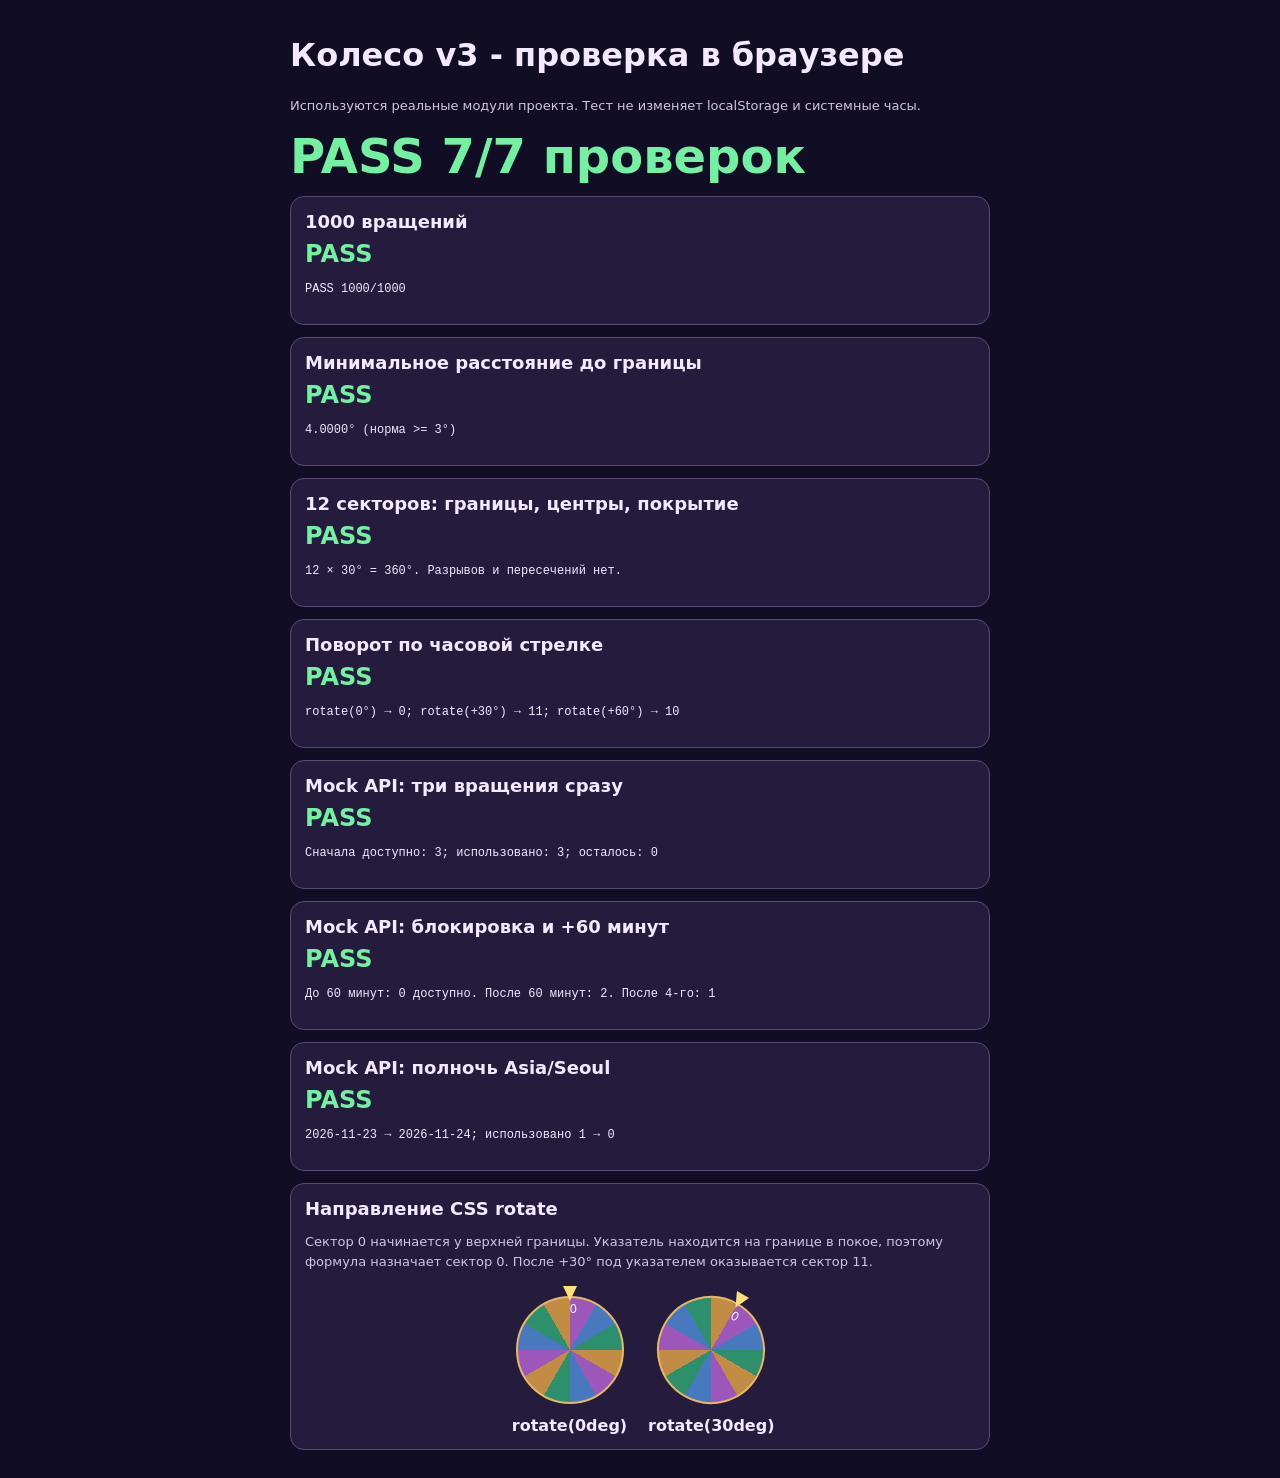
==== v3/tests/index.html @ d878a7fb "test(v3): add standalone browser geometry and mock API checks" ====
<!doctype html>
<html lang="ru">
<head>
<meta charset="utf-8">
<meta name="viewport" content="width=device-width,initial-scale=1">
<title>Good Wheel v3 - Browser Tests</title>
<style>
:root{color-scheme:dark;font-family:system-ui,-apple-system,sans-serif}
*{box-sizing:border-box}body{margin:0;background:#110d25;color:#f4e9ff;padding:16px}
main{max-width:700px;margin:auto}h1{font-size:clamp(22px,6vw,32px);line-height:1.15}
p{line-height:1.5}.summary{font-size:clamp(28px,9vw,48px);font-weight:800;overflow-wrap:anywhere}
.pass{color:#74f0a2}.fail{color:#ff7c8c}.card{background:#241b3d;border:1px solid #594a76;border-radius:14px;padding:14px;margin:12px 0}
.card h2{font-size:18px;margin:0 0 8px}.value{font-size:24px;font-weight:700}
pre{white-space:pre-wrap;overflow-wrap:anywhere;font-size:12px;line-height:1.5}
.small{font-size:13px;color:#d2c5e4}.examples{display:flex;gap:16px;flex-wrap:wrap;justify-content:center}
.example{text-align:center;width:125px}.disk{width:108px;height:108px;border:2px solid #e5b866;border-radius:50%;position:relative;margin:12px auto;background:conic-gradient(from 0deg,#9d56b9 0deg 30deg,#4879bf 30deg 60deg,#2c906c 60deg 90deg,#c38c45 90deg 120deg,#9d56b9 120deg 150deg,#4879bf 150deg 180deg,#2c906c 180deg 210deg,#c38c45 210deg 240deg,#9d56b9 240deg 270deg,#4879bf 270deg 300deg,#2c906c 300deg 330deg,#c38c45 330deg 360deg)}
.disk:before{content:"";position:absolute;top:-12px;left:calc(50% - 7px);border-left:7px solid transparent;border-right:7px solid transparent;border-top:15px solid #ffdf77;z-index:2}
.disk span{position:absolute;top:4px;left:50%;font-size:12px}.disk.rotated{transform:rotate(30deg)}
</style>
</head>
<body>
<main>
<h1>Колесо v3 - проверка в браузере</h1>
<p class="small">Используются реальные модули проекта. Тест не изменяет localStorage и системные часы.</p>
<div id="summary" class="summary">Выполняется...</div>
<div id="results" aria-live="polite"></div>
<section class="card">
<h2>Направление CSS rotate</h2>
<p class="small">Сектор 0 начинается у верхней границы. Указатель находится на границе в покое, поэтому формула назначает сектор 0. После +30° под указателем оказывается сектор 11.</p>
<div class="examples"><div class="example"><div class="disk"><span>0</span></div><strong>rotate(0deg)</strong></div><div class="example"><div class="disk rotated"><span>0</span></div><strong>rotate(30deg)</strong></div></div>
</section>
</main>
<script type="module">
import {SECTOR_COUNT,SECTOR_ANGLE,CONFIG} from "../config.js";
import {start,center,planStop,sectorAtRotation,angularDistanceToBoundary,normalize} from "../engine/geometry.js";
import {createMockApi} from "../services/api.js";
const results=document.getElementById("results"),summary=document.getElementById("summary");
let passed=0,total=0;
function report(title,ok,detail){
  total++;if(ok)passed++;
  const section=document.createElement("section");section.className="card";
  const heading=document.createElement("h2");heading.textContent=title;
  const status=document.createElement("div");status.className="value "+(ok?"pass":"fail");status.textContent=ok?"PASS":"FAIL";
  const info=document.createElement("pre");info.textContent=detail;
  section.append(heading,status,info);results.append(section);
}
function assert(condition,message){if(!condition)throw Error(message);}
function memoryStorage(){
  const map=new Map();
  return {getItem:key=>map.has(key)?map.get(key):null,setItem:(key,value)=>map.set(key,String(value))};
}
async function run(){
  const errors=[];let successful=0,minDistance=Infinity;
  for(let i=0;i<1000;i++){
    const sector=i%SECTOR_COUNT;
    const currentRotation=(i*137.23)%360;
    const jitter=((i*37)%2201)/100-11;
    try{
      const finalRotation=planStop(currentRotation,sector,5+i%4,jitter);
      const actual=sectorAtRotation(finalRotation);
      const margin=angularDistanceToBoundary(finalRotation);
      minDistance=Math.min(minDistance,margin);
      if(actual!==sector||margin<3-1e-8)throw Error("expected "+sector+", actual "+actual+", margin "+margin);
      successful++;
    }catch(error){if(errors.length<5)errors.push("test "+i+": "+error.message);}
  }
  report("1000 вращений",successful===1000, (successful===1000?"PASS 1000/1000":"FAIL "+(1000-successful)+"/1000")+(errors.length?"\n"+errors.join("\n"):""));
  report("Минимальное расстояние до границы",minDistance>=3-1e-8,Number.isFinite(minDistance)?minDistance.toFixed(4)+"° (норма >= 3°)":"Нет успешных вращений");
  const geometryErrors=[];
  for(let i=0;i<SECTOR_COUNT;i++){
    if(start(i)!==30*i)geometryErrors.push("start("+i+")");
    if(center(i)!==30*i+15)geometryErrors.push("center("+i+")");
    if(i>0&&start(i)!==start(i-1)+SECTOR_ANGLE)geometryErrors.push("gap/overlap "+i);
  }
  if(SECTOR_COUNT!==12||SECTOR_ANGLE!==30||start(0)!==0||start(11)+SECTOR_ANGLE!==360)geometryErrors.push("360° coverage");
  report("12 секторов: границы, центры, покрытие",geometryErrors.length===0,geometryErrors.length?geometryErrors.join("\n"):"12 × 30° = 360°. Разрывов и пересечений нет.");
  const direction=sectorAtRotation(0)===0&&sectorAtRotation(30)===11&&sectorAtRotation(60)===10&&normalize(360-center(11))===15;
  report("Поворот по часовой стрелке",direction,"rotate(0°) → "+sectorAtRotation(0)+"; rotate(+30°) → "+sectorAtRotation(30)+"; rotate(+60°) → "+sectorAtRotation(60));
  try{
    let time=Date.parse("2026-11-23T10:00:00+09:00");
    const api=createMockApi({now:()=>time,storage:memoryStorage()});
    const initial=await api.getState();
    for(let i=0;i<3;i++)await api.spin("immediate-"+i);
    const after=await api.getState();
    assert(initial.available===3&&after.used===3&&after.available===0,"immediate availability incorrect");
    report("Mock API: три вращения сразу",true,"Сначала доступно: "+initial.available+"; использовано: "+after.used+"; осталось: "+after.available);
    let blocked=false;
    try{await api.spin("fourth-before-unlock");}catch{blocked=true;}
    time+=59*60000;
    const before=await api.getState();
    assert(blocked&&before.available===0&&before.nextUnlockAt!==null,"fourth spin unlocked too early");
    time+=60000;
    const unlocked=await api.getState();
    assert(unlocked.available===2,"two spins not unlocked after 60 minutes");
    await api.spin("fourth-after-unlock");
    const afterFourth=await api.getState();
    assert(afterFourth.used===4&&afterFourth.available===1,"fourth spin failed");
    report("Mock API: блокировка и +60 минут",true,"До 60 минут: 0 доступно. После 60 минут: 2. После 4-го: "+afterFourth.available);
  }catch(error){
    report("Mock API: лимит и таймер",false,error.message);
  }
  try{
    let time=Date.parse("2026-11-23T23:59:00+09:00");
    const api=createMockApi({now:()=>time,storage:memoryStorage()});
    await api.spin("before-midnight");
    const before=await api.getState();
    time=Date.parse("2026-11-24T00:00:00+09:00");
    const after=await api.getState();
    assert(before.used===1&&after.used===0&&after.available===3&&before.day!==after.day,"KST reset failed");
    report("Mock API: полночь Asia/Seoul",true,before.day+" → "+after.day+"; использовано "+before.used+" → "+after.used);
  }catch(error){report("Mock API: полночь Asia/Seoul",false,error.message);}
  summary.className="summary "+(passed===total?"pass":"fail");
  summary.textContent=(passed===total?"PASS ":"FAIL ")+passed+"/"+total+" проверок";
}
run().catch(error=>{summary.className="summary fail";summary.textContent="FAIL: "+error.message;});
</script>
</body>
</html>
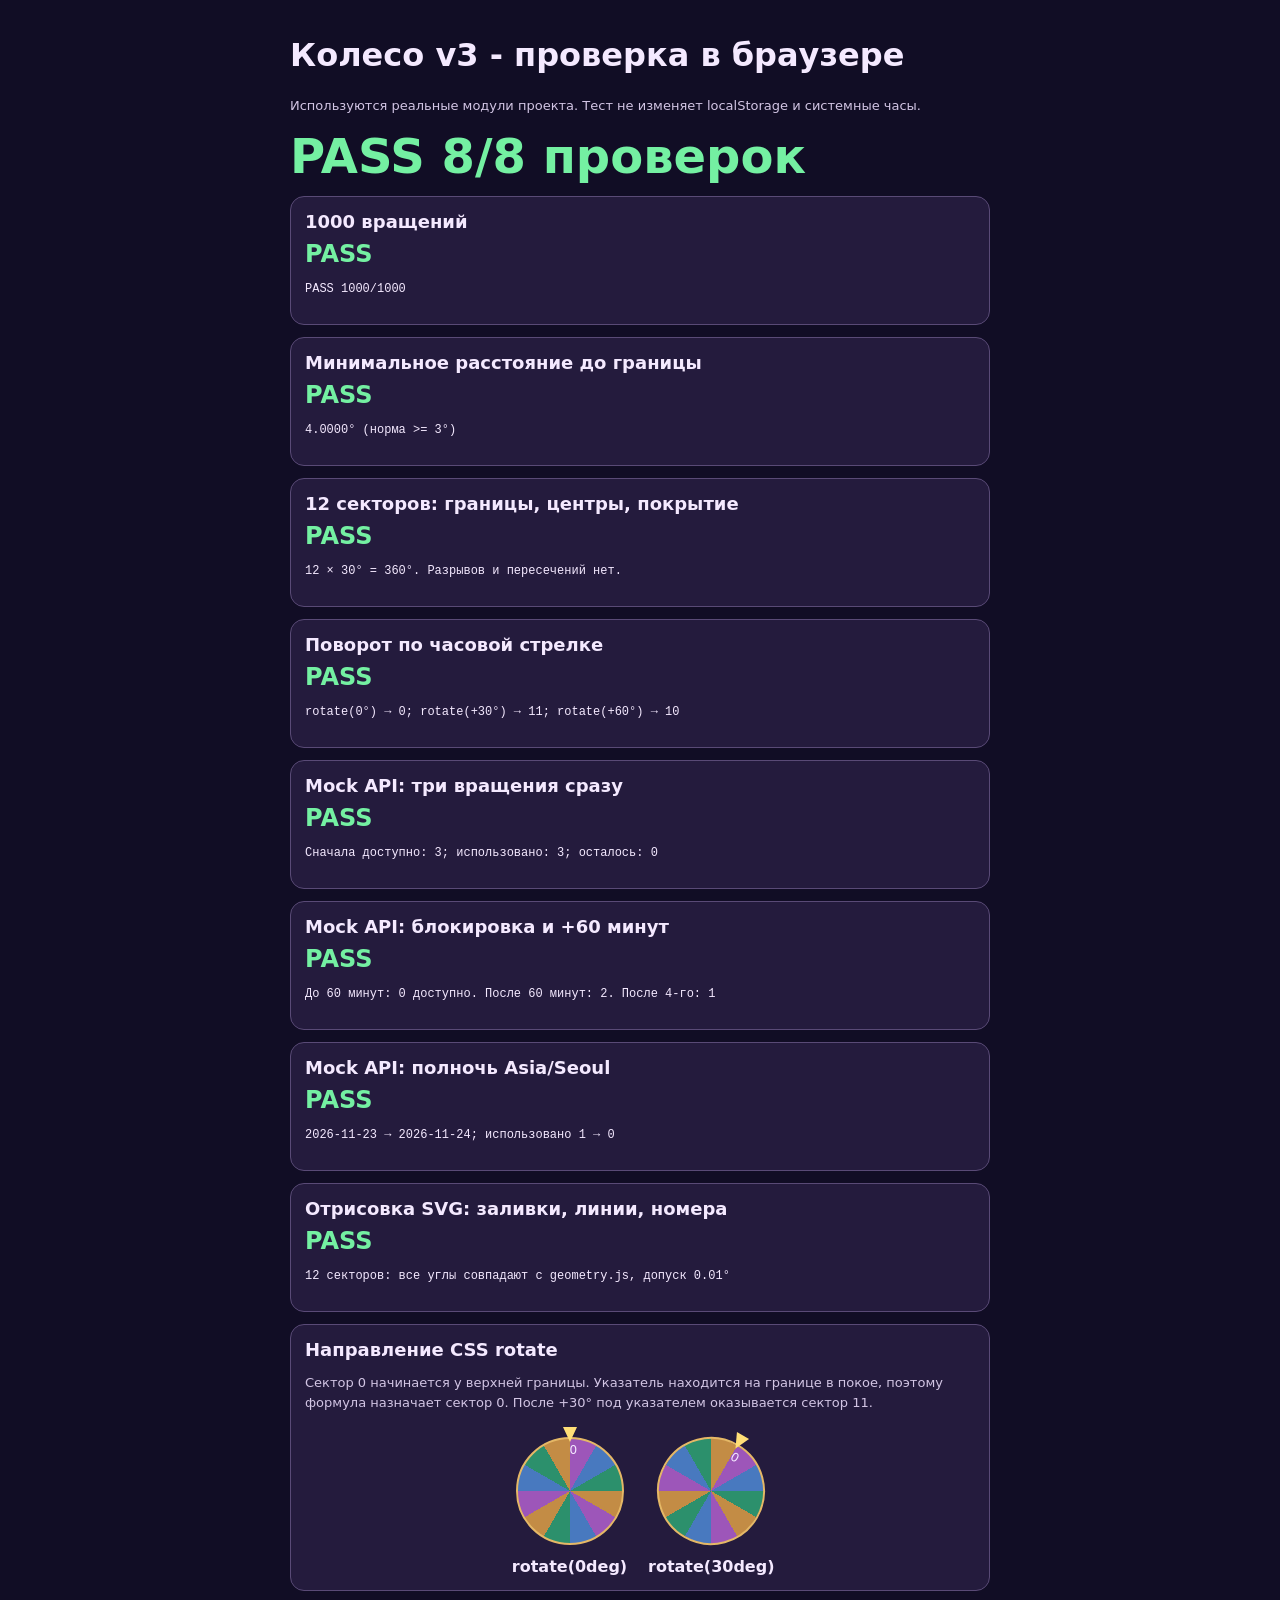
==== commit ab6b46e7: "test(v3): verify rendered SVG geometry against real module" ====
--- a/v3/tests/index.html
+++ b/v3/tests/index.html
@@ -34,6 +34,7 @@
 import {SECTOR_COUNT,SECTOR_ANGLE,CONFIG} from "../config.js";
 import {start,center,planStop,sectorAtRotation,angularDistanceToBoundary,normalize} from "../engine/geometry.js";
 import {createMockApi} from "../services/api.js";
+import {renderWheel} from "../ui/wheel.js";
 const results=document.getElementById("results"),summary=document.getElementById("summary");
 let passed=0,total=0;
 function report(title,ok,detail){
@@ -109,6 +110,38 @@
     assert(before.used===1&&after.used===0&&after.available===3&&before.day!==after.day,"KST reset failed");
     report("Mock API: полночь Asia/Seoul",true,before.day+" → "+after.day+"; использовано "+before.used+" → "+after.used);
   }catch(error){report("Mock API: полночь Asia/Seoul",false,error.message);}
+  // Render the actual SVG into the DOM, then measure fill endpoints, lines and label centers.
+  const renderErrors=[];
+  const fixture=document.createElement("div");
+  fixture.style.cssText="position:absolute;left:-10000px;top:0;width:100px;height:100px";
+  fixture.innerHTML=renderWheel(true);
+  document.body.append(fixture);
+  const angleOf=(x,y)=>normalize(Math.atan2(y-50,x-50)*180/Math.PI+90);
+  const angleGap=(a,b)=>Math.abs(((a-b+540)%360)-180);
+  const check=(condition,message)=>{if(!condition&&renderErrors.length<5)renderErrors.push(message);};
+  for(let i=0;i<SECTOR_COUNT;i++){
+    const fill=fixture.querySelector(`.gw-sector-fill[data-sector="${i}"]`);
+    const line=fixture.querySelector(`.gw-sector-line[data-sector="${i}"]`);
+    const icon=fixture.querySelector(`.gw-sector-icon[data-sector="${i}"]`);
+    check(Boolean(fill&&line&&icon),"sector "+i+": missing SVG element");
+    if(!fill||!line||!icon)continue;
+    for(const el of [fill,line,icon]){
+      check(Math.abs(Number(el.dataset.start)-start(i))<=.01,"sector "+i+": data-start mismatch");
+      check(Math.abs(Number(el.dataset.center)-center(i))<=.01,"sector "+i+": data-center mismatch");
+    }
+    const d=fill.getAttribute("d");
+    const coords=d.match(/-?\d+(?:\.\d+)?(?:e[+-]?\d+)?/gi)?.map(Number)||[];
+    // sectorPath: M 50 50 L x1 y1 A r r 0 0 1 x2 y2 Z
+    check(coords.length===11,"sector "+i+": unexpected SVG path format");
+    if(coords.length===11){
+      check(angleGap(angleOf(coords[2],coords[3]),start(i))<=.01,"sector "+i+": fill start angle");
+      check(angleGap(angleOf(coords[9],coords[10]),start(i)+SECTOR_ANGLE)<=.01,"sector "+i+": fill end angle");
+    }
+    check(angleGap(angleOf(Number(line.getAttribute("x2")),Number(line.getAttribute("y2"))),start(i))<=.01,"sector "+i+": line angle");
+    check(angleGap(angleOf(Number(icon.getAttribute("x")),Number(icon.getAttribute("y"))),center(i))<=.01,"sector "+i+": icon angle");
+  }
+  fixture.remove();
+  report("Отрисовка SVG: заливки, линии, номера",renderErrors.length===0,renderErrors.length?renderErrors.join("\n"):"12 секторов: все углы совпадают с geometry.js, допуск 0.01°");
   summary.className="summary "+(passed===total?"pass":"fail");
   summary.textContent=(passed===total?"PASS ":"FAIL ")+passed+"/"+total+" проверок";
 }
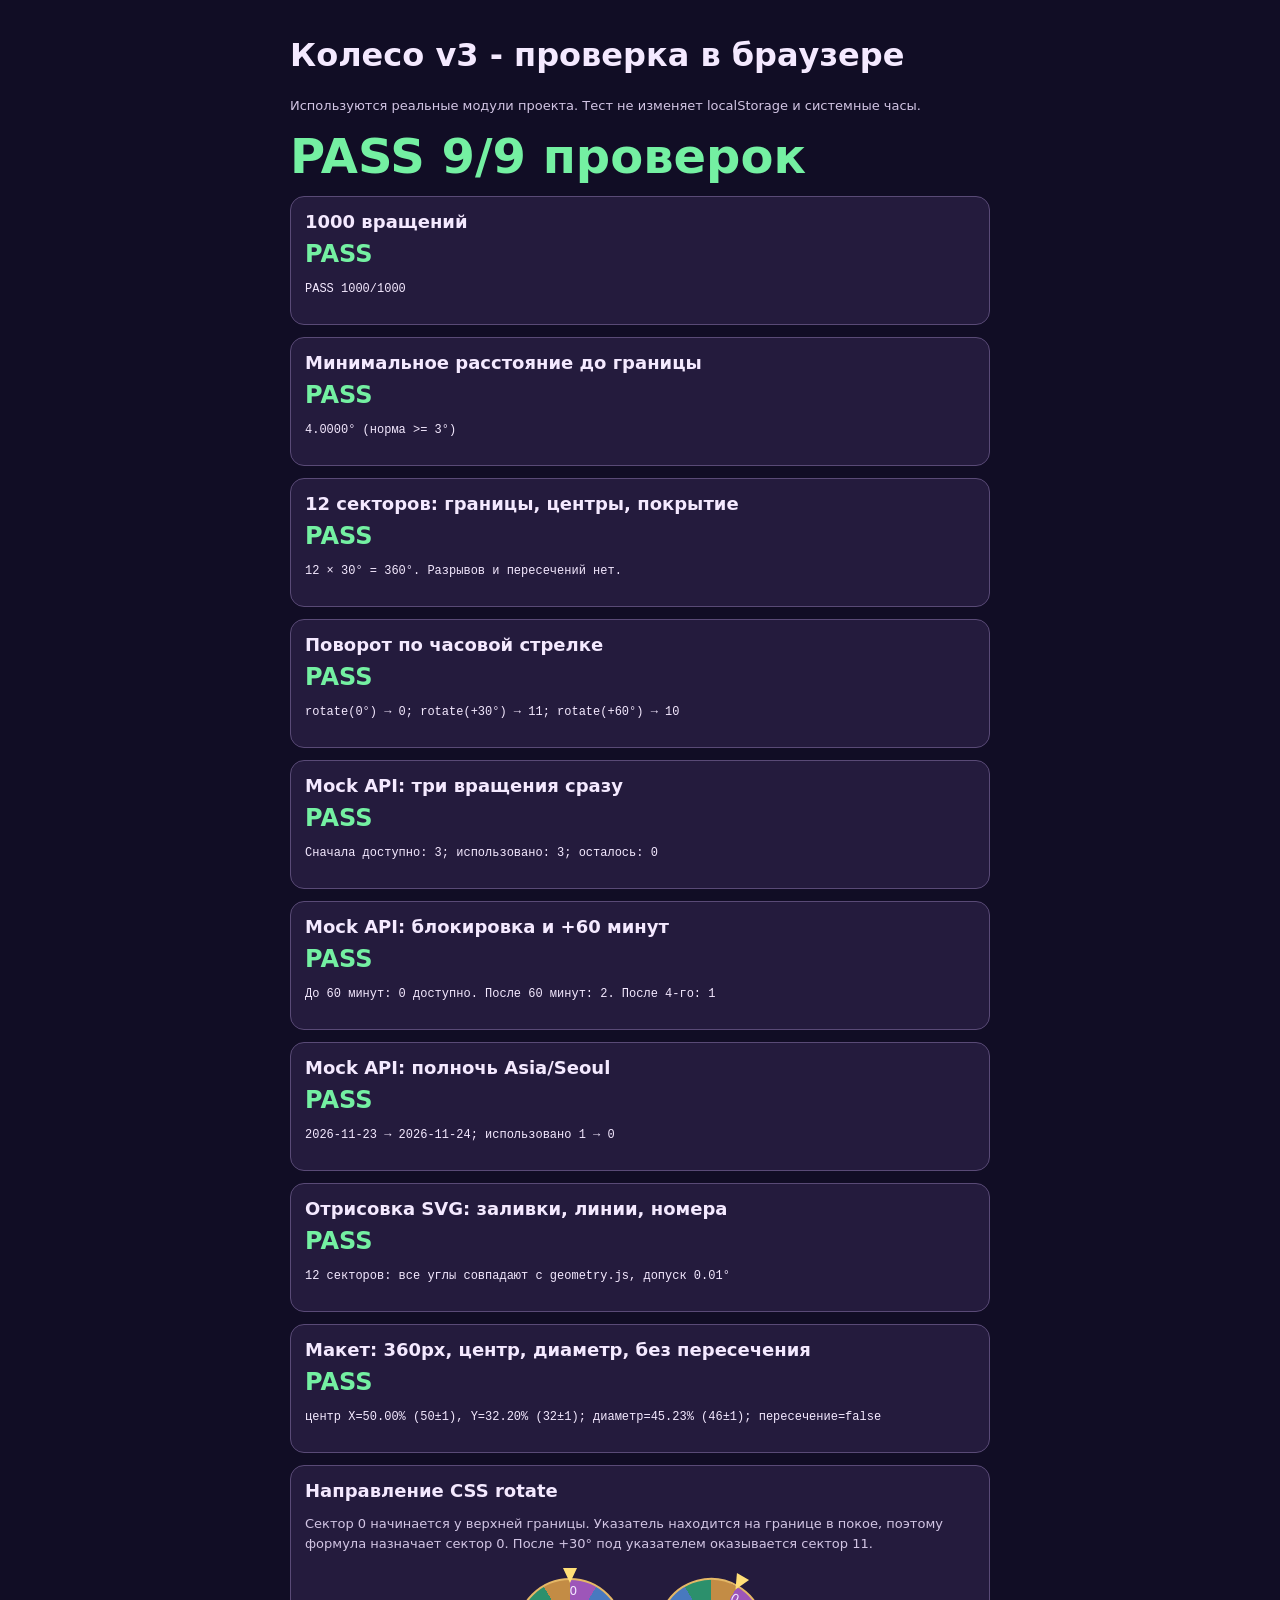
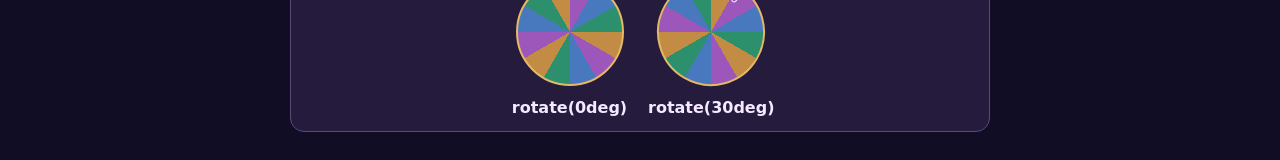
==== commit 1a780dee: "test(v3): add browser geometry layout assertion at 360px" ====
--- a/v3/tests/index.html
+++ b/v3/tests/index.html
@@ -142,6 +142,35 @@
   }
   fixture.remove();
   report("Отрисовка SVG: заливки, линии, номера",renderErrors.length===0,renderErrors.length?renderErrors.join("\n"):"12 секторов: все углы совпадают с geometry.js, допуск 0.01°");
+
+  // Stage 3a layout: real CSS in a 360px Shadow DOM fixture, no localStorage writes.
+  try {
+    const holder=document.createElement("div");
+    holder.style.cssText="position:absolute;left:-10000px;top:0;width:360px";
+    document.body.append(holder);
+    const shadow=holder.attachShadow({mode:"open"});
+    const link=document.createElement("link");
+    link.rel="stylesheet";
+    link.href="../theme/theme.css?v=3.1.0-stage3a";
+    const shell=document.createElement("section");
+    shell.className="gw-shell";
+    shell.innerHTML='<div class="gw-stage"><div class="gw-wheel">'+renderWheel(false)+'</div></div><div class="gw-spin-area"><button class="gw-button">КРУТИТЬ КОЛЕСО</button></div>';
+    shadow.append(link,shell);
+    await new Promise((resolve,reject)=>{
+      if(link.sheet){resolve();return;}
+      link.addEventListener("load",resolve,{once:true});
+      link.addEventListener("error",()=>reject(Error("CSS not loaded")),{once:true});
+    });
+    const a=shell.getBoundingClientRect(),w=shell.querySelector(".gw-stage").getBoundingClientRect(),b=shell.querySelector(".gw-button").getBoundingClientRect();
+    const cx=100*((w.left+w.width/2)-a.left)/a.width;
+    const cy=100*((w.top+w.height/2)-a.top)/a.height;
+    const diameter=100*w.width/a.width;
+    const noOverlap=w.bottom<=b.top;
+    const ok=Math.abs(cx-50)<=1&&Math.abs(cy-32)<=1&&Math.abs(diameter-46)<=1&&noOverlap;
+    report("Макет: 360px, центр, диаметр, без пересечения",ok,
+      "центр X="+cx.toFixed(2)+"% (50±1), Y="+cy.toFixed(2)+"% (32±1); диаметр="+diameter.toFixed(2)+"% (46±1); пересечение="+(!noOverlap));
+    holder.remove();
+  }catch(error){report("Макет: 360px, центр, диаметр, без пересечения",false,error.message);}
   summary.className="summary "+(passed===total?"pass":"fail");
   summary.textContent=(passed===total?"PASS ":"FAIL ")+passed+"/"+total+" проверок";
 }
